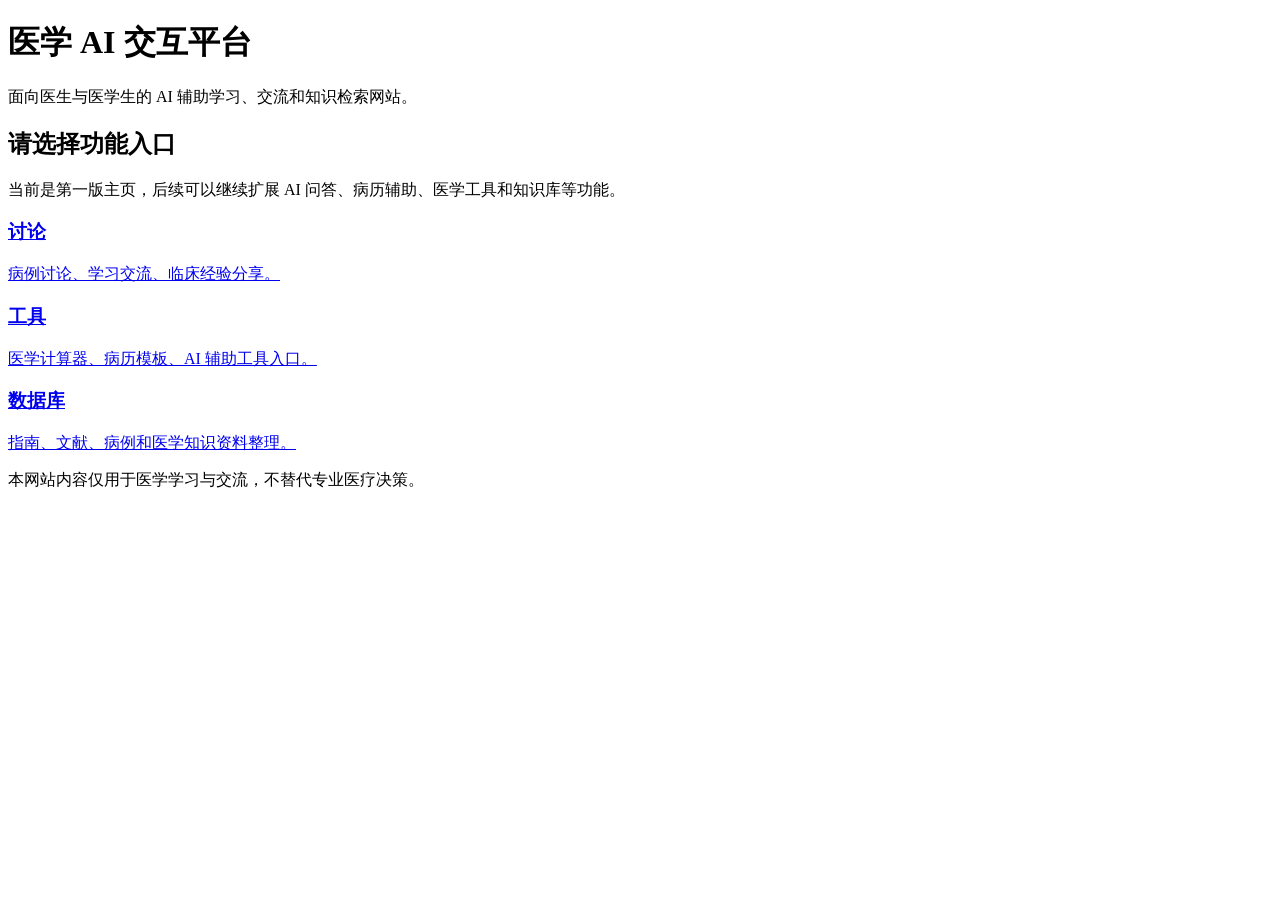
==== index.html @ f2ed4fc1 "Create medical AI website homepage" ====
<!DOCTYPE html>
<html lang="zh-CN">
<head>
  <meta charset="UTF-8" />
  <meta name="viewport" content="width=device-width, initial-scale=1.0" />
  <title>医学 AI 交互平台</title>
  <link rel="stylesheet" href="style.css" />
</head>
<body>
  <header class="site-header">
    <div class="container header-inner">
      <h1>医学 AI 交互平台</h1>
      <p>面向医生与医学生的 AI 辅助学习、交流和知识检索网站。</p>
    </div>
  </header>

  <main class="container">
    <section class="intro">
      <h2>请选择功能入口</h2>
      <p>当前是第一版主页，后续可以继续扩展 AI 问答、病历辅助、医学工具和知识库等功能。</p>
    </section>

    <section class="entry-grid" aria-label="子页入口">
      <a class="entry-card" href="discussion.html">
        <h3>讨论</h3>
        <p>病例讨论、学习交流、临床经验分享。</p>
      </a>

      <a class="entry-card" href="tools.html">
        <h3>工具</h3>
        <p>医学计算器、病历模板、AI 辅助工具入口。</p>
      </a>

      <a class="entry-card" href="database.html">
        <h3>数据库</h3>
        <p>指南、文献、病例和医学知识资料整理。</p>
      </a>
    </section>
  </main>

  <footer class="site-footer">
    <div class="container">
      <p>本网站内容仅用于医学学习与交流，不替代专业医疗决策。</p>
    </div>
  </footer>
</body>
</html>
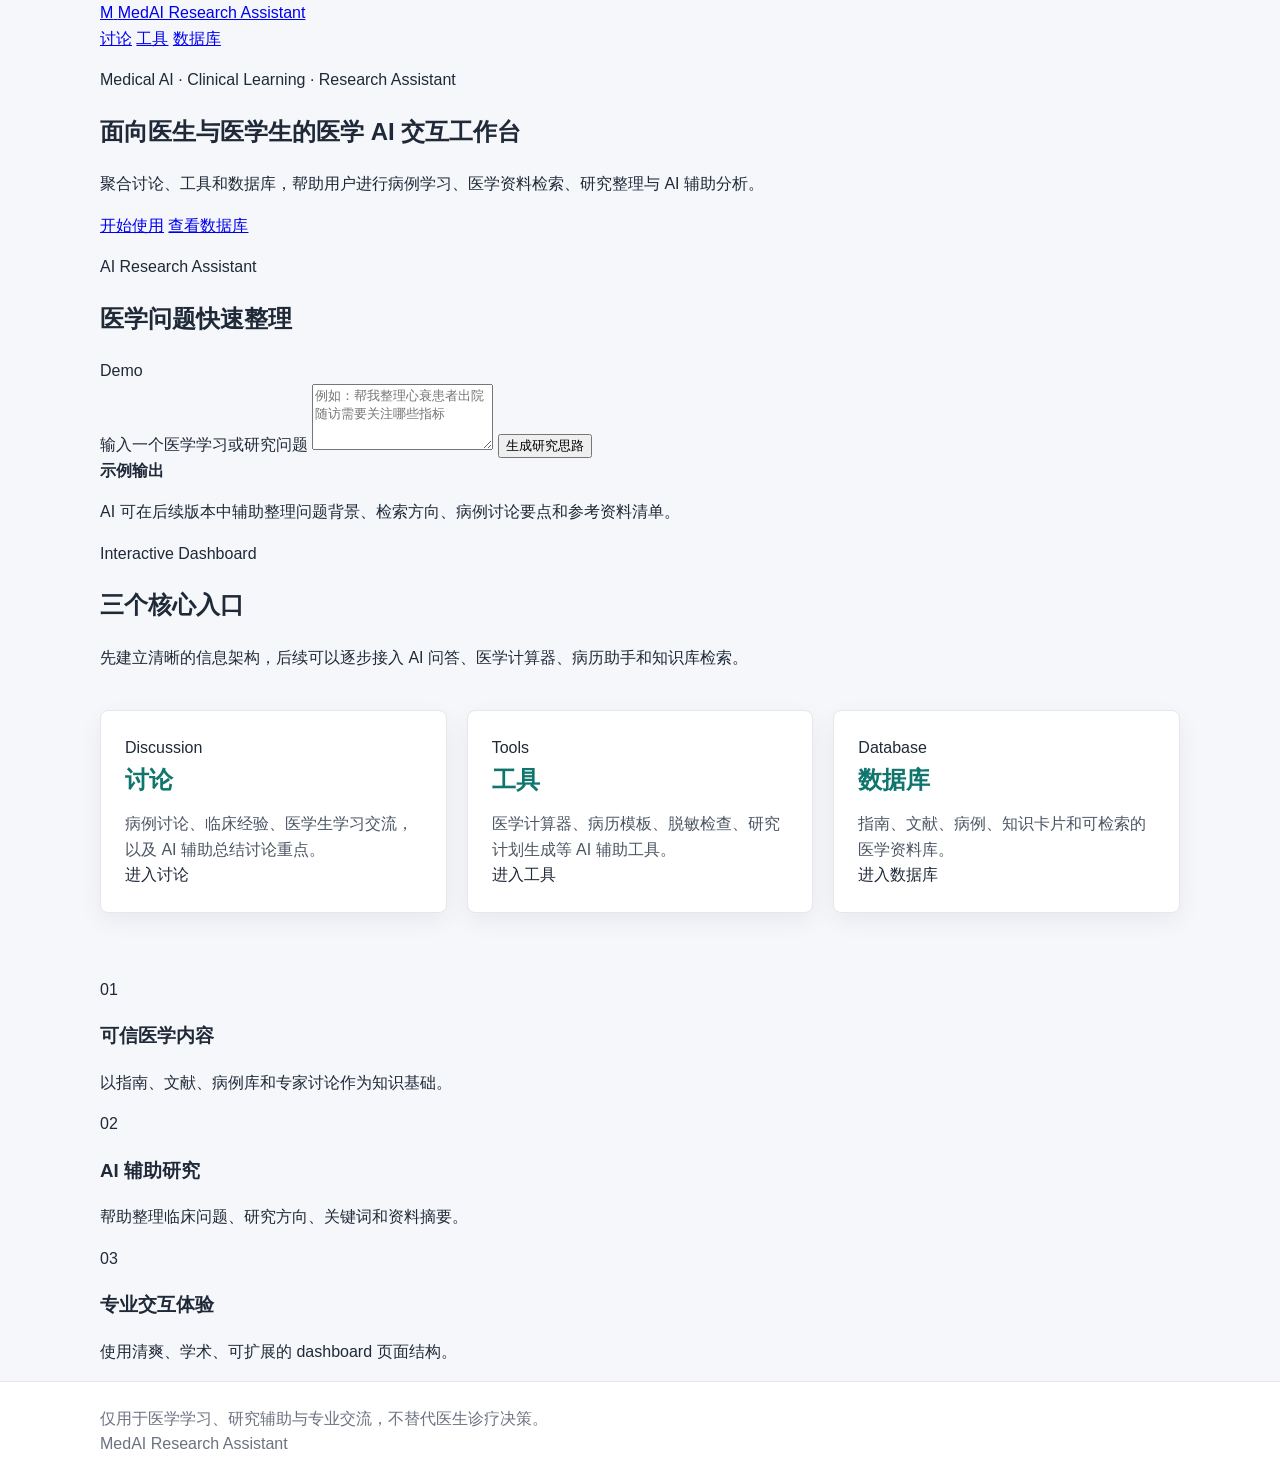
==== commit 74a9a8a4: "Refresh homepage with medical AI dashboard design" ====
--- a/index.html
+++ b/index.html
@@ -3,45 +3,115 @@
 <head>
   <meta charset="UTF-8" />
   <meta name="viewport" content="width=device-width, initial-scale=1.0" />
-  <title>医学 AI 交互平台</title>
+  <title>MedAI Research Assistant</title>
   <link rel="stylesheet" href="style.css" />
 </head>
 <body>
-  <header class="site-header">
-    <div class="container header-inner">
-      <h1>医学 AI 交互平台</h1>
-      <p>面向医生与医学生的 AI 辅助学习、交流和知识检索网站。</p>
+  <header class="topbar">
+    <div class="container topbar-inner">
+      <a class="brand" href="index.html" aria-label="MedAI Research Assistant home">
+        <span class="brand-mark">M</span>
+        <span>MedAI Research Assistant</span>
+      </a>
+      <nav class="nav-links" aria-label="主导航">
+        <a href="discussion.html">讨论</a>
+        <a href="tools.html">工具</a>
+        <a href="database.html">数据库</a>
+      </nav>
     </div>
   </header>
 
-  <main class="container">
-    <section class="intro">
-      <h2>请选择功能入口</h2>
-      <p>当前是第一版主页，后续可以继续扩展 AI 问答、病历辅助、医学工具和知识库等功能。</p>
+  <main>
+    <section class="hero-section">
+      <div class="container hero-grid">
+        <div class="hero-copy">
+          <p class="eyebrow">Medical AI · Clinical Learning · Research Assistant</p>
+          <h1>面向医生与医学生的医学 AI 交互工作台</h1>
+          <p class="hero-text">聚合讨论、工具和数据库，帮助用户进行病例学习、医学资料检索、研究整理与 AI 辅助分析。</p>
+          <div class="hero-actions">
+            <a class="primary-button" href="#assistant">开始使用</a>
+            <a class="secondary-button" href="database.html">查看数据库</a>
+          </div>
+        </div>
+
+        <section class="assistant-panel" id="assistant" aria-label="AI 研究助手演示面板">
+          <div class="panel-header">
+            <div>
+              <p class="panel-label">AI Research Assistant</p>
+              <h2>医学问题快速整理</h2>
+            </div>
+            <span class="status-pill">Demo</span>
+          </div>
+          <div class="assistant-box">
+            <label for="research-query">输入一个医学学习或研究问题</label>
+            <textarea id="research-query" rows="4" placeholder="例如：帮我整理心衰患者出院随访需要关注哪些指标"></textarea>
+            <button class="primary-button full-width" id="mock-submit" type="button">生成研究思路</button>
+          </div>
+          <div class="assistant-result" id="assistant-result" aria-live="polite">
+            <strong>示例输出</strong>
+            <p>AI 可在后续版本中辅助整理问题背景、检索方向、病例讨论要点和参考资料清单。</p>
+          </div>
+        </section>
+      </div>
     </section>
 
-    <section class="entry-grid" aria-label="子页入口">
-      <a class="entry-card" href="discussion.html">
-        <h3>讨论</h3>
-        <p>病例讨论、学习交流、临床经验分享。</p>
-      </a>
+    <section class="container dashboard-section" aria-label="功能入口">
+      <div class="section-heading">
+        <p class="eyebrow">Interactive Dashboard</p>
+        <h2>三个核心入口</h2>
+        <p>先建立清晰的信息架构，后续可以逐步接入 AI 问答、医学计算器、病历助手和知识库检索。</p>
+      </div>
 
-      <a class="entry-card" href="tools.html">
-        <h3>工具</h3>
-        <p>医学计算器、病历模板、AI 辅助工具入口。</p>
-      </a>
+      <div class="entry-grid">
+        <a class="entry-card" href="discussion.html">
+          <span class="card-kicker">Discussion</span>
+          <h3>讨论</h3>
+          <p>病例讨论、临床经验、医学生学习交流，以及 AI 辅助总结讨论重点。</p>
+          <span class="card-link">进入讨论</span>
+        </a>
 
-      <a class="entry-card" href="database.html">
-        <h3>数据库</h3>
-        <p>指南、文献、病例和医学知识资料整理。</p>
-      </a>
+        <a class="entry-card" href="tools.html">
+          <span class="card-kicker">Tools</span>
+          <h3>工具</h3>
+          <p>医学计算器、病历模板、脱敏检查、研究计划生成等 AI 辅助工具。</p>
+          <span class="card-link">进入工具</span>
+        </a>
+
+        <a class="entry-card" href="database.html">
+          <span class="card-kicker">Database</span>
+          <h3>数据库</h3>
+          <p>指南、文献、病例、知识卡片和可检索的医学资料库。</p>
+          <span class="card-link">进入数据库</span>
+        </a>
+      </div>
+    </section>
+
+    <section class="container metrics-section" aria-label="平台能力预览">
+      <div class="metric-card">
+        <span>01</span>
+        <h3>可信医学内容</h3>
+        <p>以指南、文献、病例库和专家讨论作为知识基础。</p>
+      </div>
+      <div class="metric-card">
+        <span>02</span>
+        <h3>AI 辅助研究</h3>
+        <p>帮助整理临床问题、研究方向、关键词和资料摘要。</p>
+      </div>
+      <div class="metric-card">
+        <span>03</span>
+        <h3>专业交互体验</h3>
+        <p>使用清爽、学术、可扩展的 dashboard 页面结构。</p>
+      </div>
     </section>
   </main>
 
   <footer class="site-footer">
-    <div class="container">
-      <p>本网站内容仅用于医学学习与交流，不替代专业医疗决策。</p>
+    <div class="container footer-inner">
+      <p>仅用于医学学习、研究辅助与专业交流，不替代医生诊疗决策。</p>
+      <p>MedAI Research Assistant</p>
     </div>
   </footer>
+
+  <script src="script.js"></script>
 </body>
 </html>
--- a/style.css
+++ b/style.css
@@ -0,0 +1,126 @@
+* {
+  box-sizing: border-box;
+}
+
+body {
+  margin: 0;
+  font-family: Arial, "Microsoft YaHei", sans-serif;
+  color: #1f2937;
+  background: #f5f7fb;
+  line-height: 1.6;
+}
+
+.container {
+  width: min(100% - 32px, 1080px);
+  margin: 0 auto;
+}
+
+.site-header {
+  background: #0f766e;
+  color: white;
+  padding: 56px 0;
+}
+
+.header-inner h1 {
+  margin: 0 0 12px;
+  font-size: 36px;
+  font-weight: 700;
+}
+
+.header-inner p {
+  margin: 0;
+  font-size: 18px;
+  opacity: 0.95;
+}
+
+.intro {
+  padding: 40px 0 20px;
+}
+
+.intro h2 {
+  margin: 0 0 8px;
+  font-size: 26px;
+}
+
+.intro p {
+  margin: 0;
+  color: #4b5563;
+}
+
+.entry-grid {
+  display: grid;
+  grid-template-columns: repeat(3, 1fr);
+  gap: 20px;
+  padding: 24px 0 64px;
+}
+
+.entry-card {
+  display: block;
+  min-height: 180px;
+  padding: 24px;
+  color: inherit;
+  text-decoration: none;
+  background: white;
+  border: 1px solid #e5e7eb;
+  border-radius: 8px;
+  box-shadow: 0 8px 24px rgba(15, 23, 42, 0.06);
+  transition: transform 0.2s ease, box-shadow 0.2s ease, border-color 0.2s ease;
+}
+
+.entry-card:hover {
+  transform: translateY(-4px);
+  border-color: #0f766e;
+  box-shadow: 0 14px 32px rgba(15, 23, 42, 0.12);
+}
+
+.entry-card h3 {
+  margin: 0 0 12px;
+  font-size: 24px;
+  color: #0f766e;
+}
+
+.entry-card p {
+  margin: 0;
+  color: #4b5563;
+}
+
+.page-main {
+  padding: 44px 0 72px;
+}
+
+.back-link {
+  display: inline-block;
+  margin-top: 24px;
+  color: #0f766e;
+  text-decoration: none;
+  font-weight: 700;
+}
+
+.back-link:hover {
+  text-decoration: underline;
+}
+
+.site-footer {
+  padding: 24px 0;
+  color: #6b7280;
+  background: white;
+  border-top: 1px solid #e5e7eb;
+}
+
+.site-footer p {
+  margin: 0;
+}
+
+@media (max-width: 760px) {
+  .site-header {
+    padding: 40px 0;
+  }
+
+  .header-inner h1 {
+    font-size: 28px;
+  }
+
+  .entry-grid {
+    grid-template-columns: 1fr;
+  }
+}
